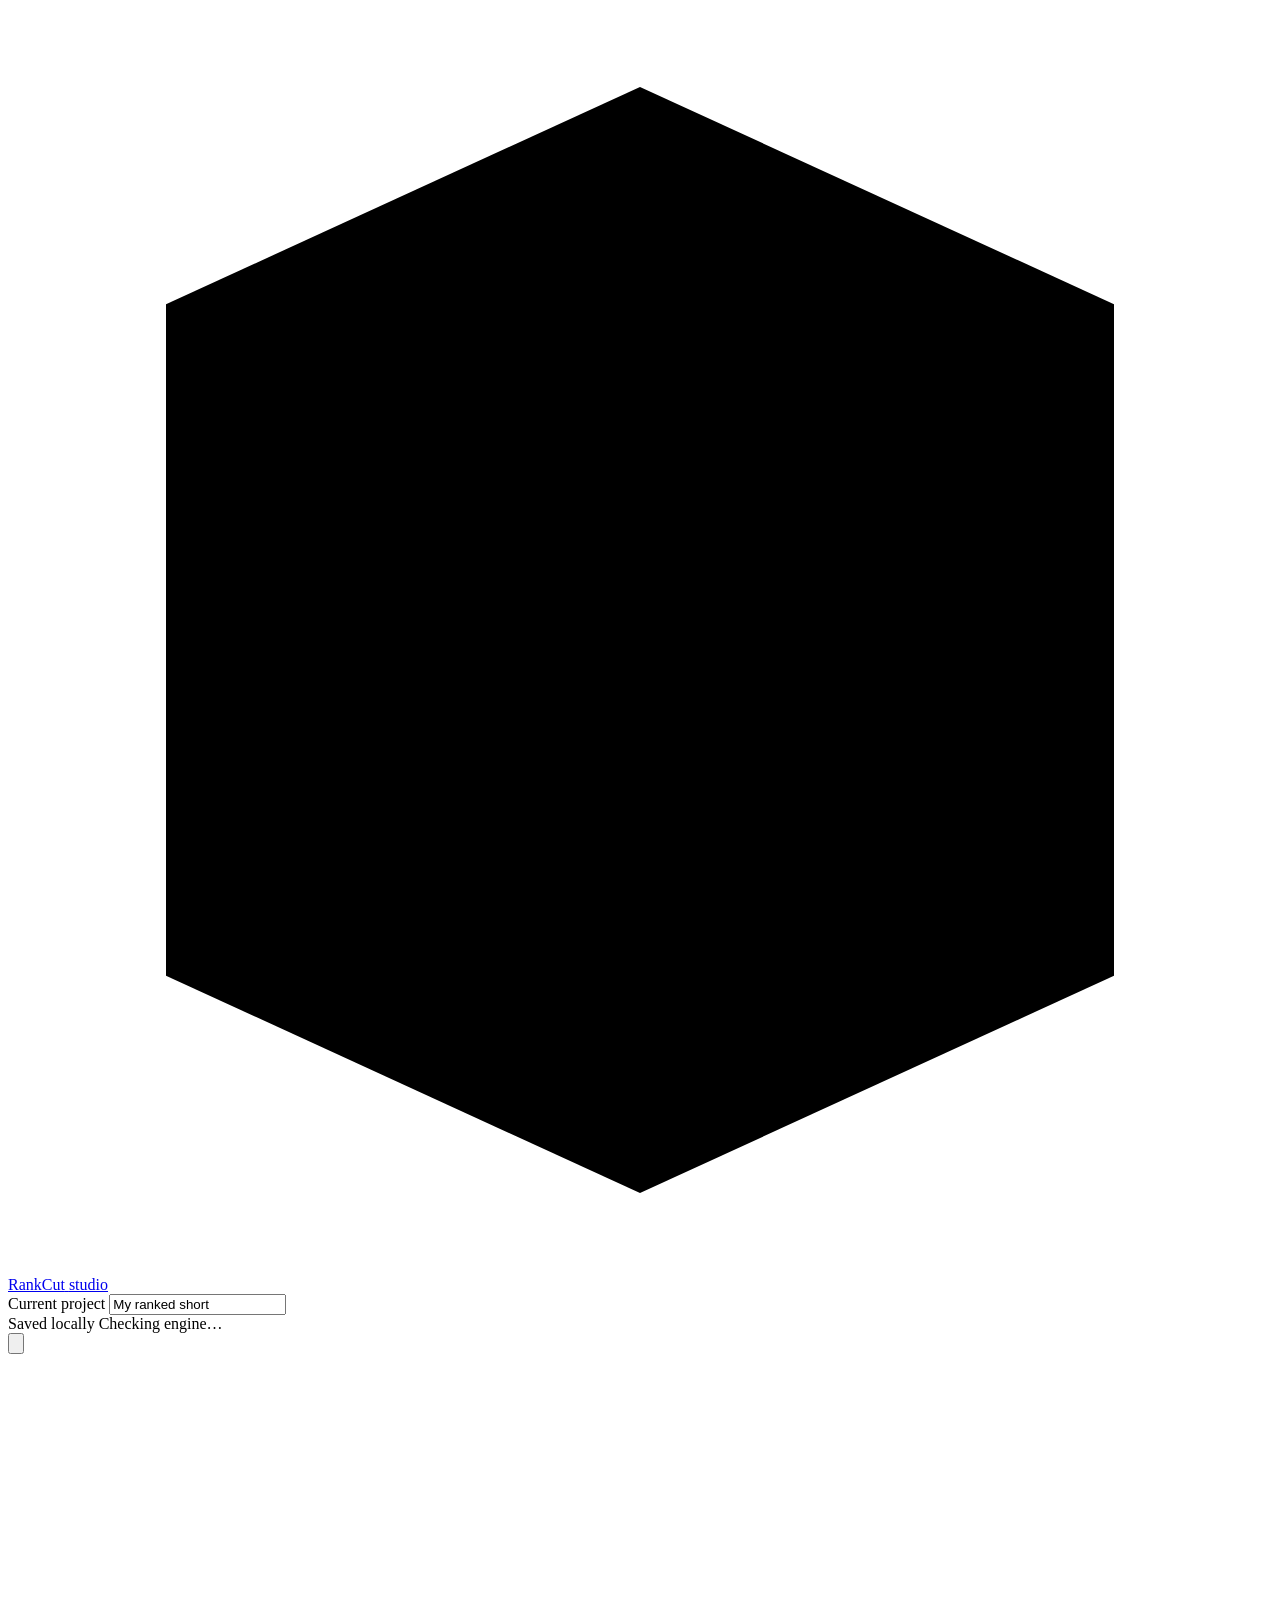
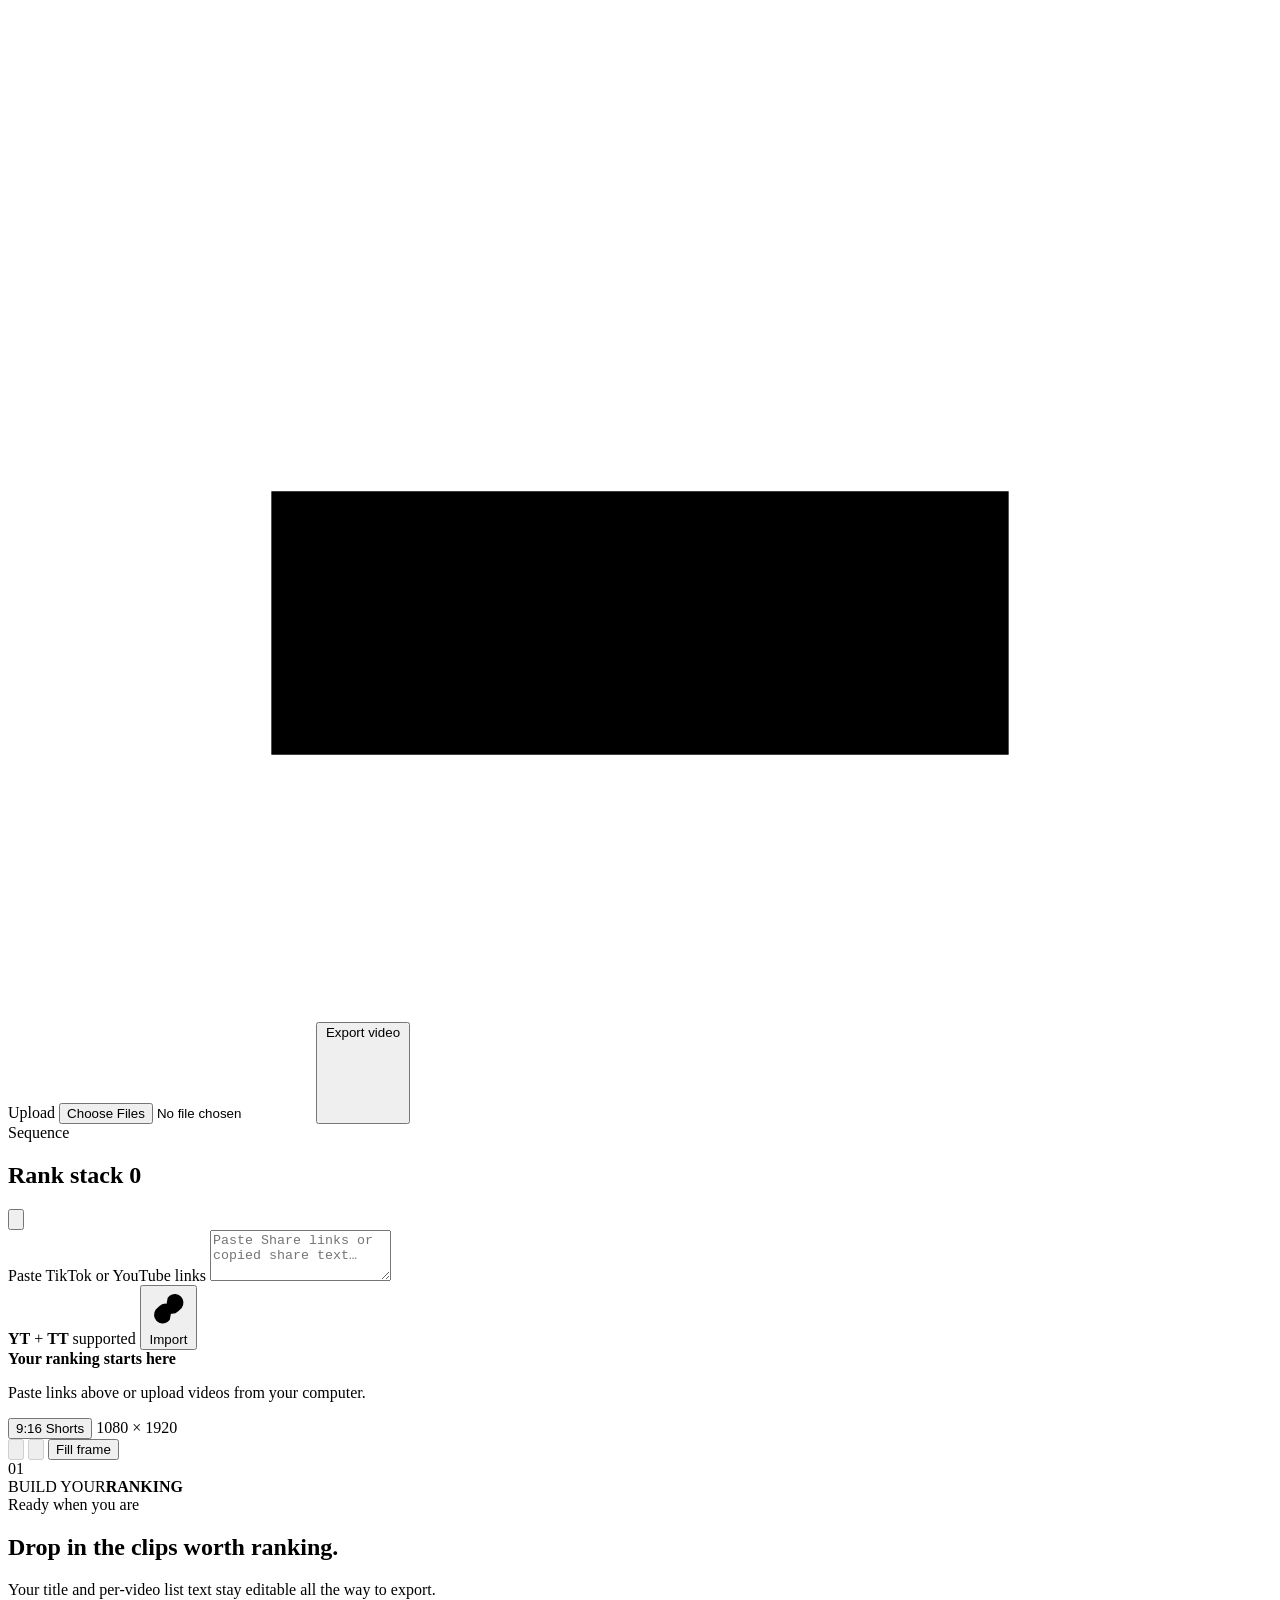
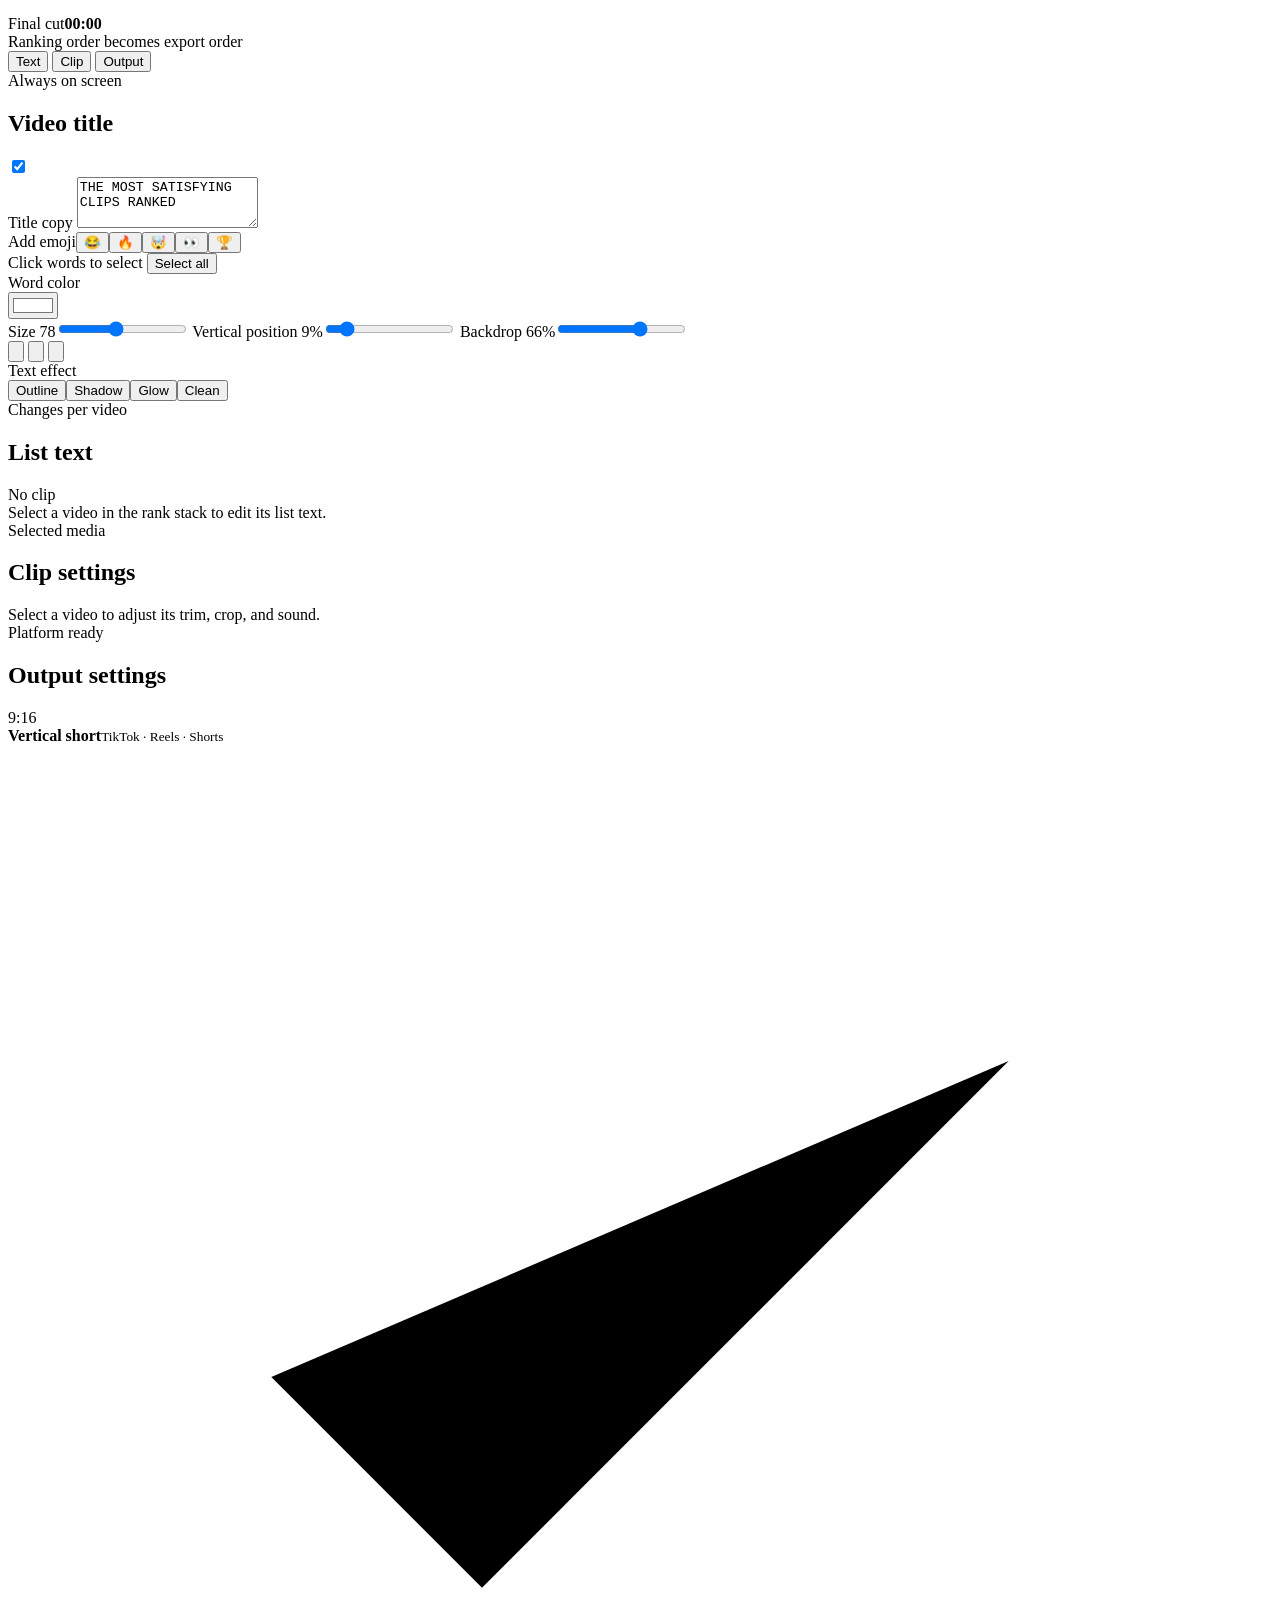
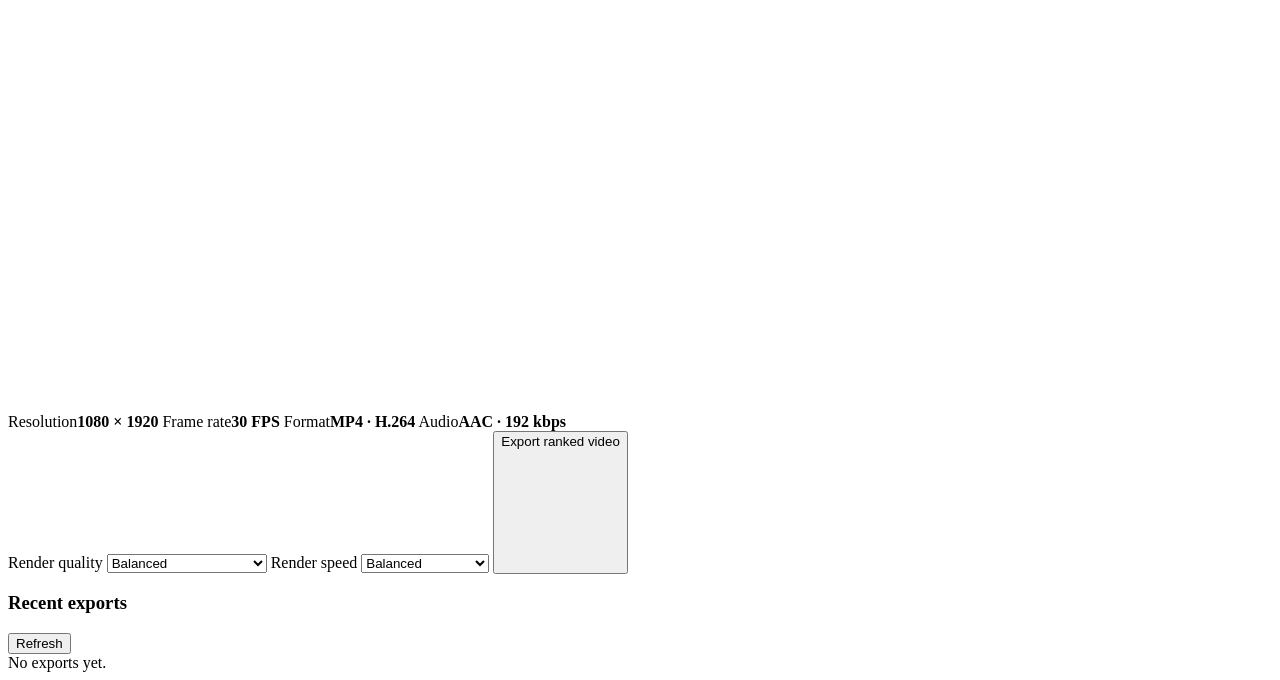
==== static/index.html @ 9357cdb6 "Add static/index.html" ====
<!doctype html>
<html lang="en">
  <head>
    <meta charset="UTF-8" />
    <meta name="viewport" content="width=device-width, initial-scale=1.0" />
    <meta name="theme-color" content="#f5f6fa" />
    <meta name="description" content="Local-first ranked shorts editor for TikTok and YouTube videos." />
    <title>RankCut Studio</title>
    <link rel="stylesheet" href="/styles.css" />
  </head>
  <body>
    <div class="app-shell">
      <header class="topbar">
        <a class="brand" href="#" aria-label="RankCut Studio home">
          <span class="brand-mark" aria-hidden="true">
            <svg viewBox="0 0 32 32"><path d="M4 7.5 16 2l12 5.5v17L16 30 4 24.5v-17Z"/><path d="m10 11 6-3 6 3-6 3-6-3Zm0 6 6-3 6 3-6 3-6-3Z"/></svg>
          </span>
          <span>RankCut</span>
          <span class="brand-suffix">studio</span>
        </a>

        <div class="project-identity">
          <span class="eyebrow">Current project</span>
          <input id="project-name" class="project-name" value="My ranked short" aria-label="Project name" maxlength="80" />
        </div>

        <div class="topbar-status" aria-live="polite">
          <span id="save-status" class="save-status"><i></i> Saved locally</span>
          <span id="tool-status" class="tool-status" title="Media engine status">Checking engine…</span>
        </div>

        <div class="topbar-actions">
          <button id="help-button" class="icon-button" type="button" aria-label="Keyboard shortcuts" title="Keyboard shortcuts">
            <svg viewBox="0 0 24 24"><circle cx="12" cy="12" r="9"/><path d="M9.8 9a2.4 2.4 0 1 1 3.6 2.1c-.8.5-1.4 1-1.4 2.1M12 17h.01"/></svg>
          </button>
          <label class="button secondary file-button">
            <svg viewBox="0 0 24 24"><path d="M12 16V4m0 0L7.5 8.5M12 4l4.5 4.5M5 14v5h14v-5"/></svg>
            Upload
            <input id="file-input" type="file" accept="video/mp4,video/quicktime,video/webm,video/x-m4v,.mkv" multiple />
          </label>
          <button id="export-button" class="button primary" type="button">
            Export video
            <svg viewBox="0 0 24 24"><path d="M5 12h13m0 0-5-5m5 5-5 5"/></svg>
          </button>
        </div>
      </header>

      <div class="workspace">
        <aside class="rank-rail" aria-label="Video ranking">
          <div class="panel-heading rank-heading">
            <div>
              <span class="eyebrow">Sequence</span>
              <h1>Rank stack <span id="clip-count">0</span></h1>
            </div>
            <button id="shuffle-button" class="icon-button warm" type="button" title="Shuffle ranking" aria-label="Shuffle ranking">
              <svg viewBox="0 0 24 24"><path d="M16 3h5v5M4 20 21 3M21 16v5h-5M15 15l6 6M4 4l5 5"/></svg>
            </button>
          </div>

          <div class="import-box">
            <label for="url-input">Paste TikTok or YouTube links</label>
            <textarea id="url-input" rows="3" placeholder="Paste Share links or copied share text…"></textarea>
            <div class="import-box-footer">
              <span><b>YT</b> + <b>TT</b> supported</span>
              <button id="import-button" class="button compact" type="button">
                <svg viewBox="0 0 24 24"><path d="M10 13a5 5 0 0 0 7.5.5l2-2a5 5 0 0 0-7-7l-1.1 1.1M14 11a5 5 0 0 0-7.5-.5l-2 2a5 5 0 0 0 7 7l1.1-1.1"/></svg>
                Import
              </button>
            </div>
            <div id="import-progress" class="inline-progress" hidden>
              <div class="progress-track"><i></i></div>
              <span>Fetching video…</span>
            </div>
          </div>

          <div id="clip-list" class="clip-list" aria-label="Ranked clips"></div>

          <div id="rank-empty" class="rail-empty">
            <span class="empty-stack" aria-hidden="true"><i></i><i></i><i></i></span>
            <strong>Your ranking starts here</strong>
            <p>Paste links above or upload videos from your computer.</p>
          </div>
        </aside>

        <main class="stage-column">
          <div class="stage-toolbar">
            <div class="viewport-switcher" role="group" aria-label="Preview size">
              <button class="active" type="button">9:16 <span>Shorts</span></button>
              <span>1080 × 1920</span>
            </div>
            <div class="stage-actions">
              <button id="undo-button" class="icon-button" type="button" title="Undo (Ctrl+Z)" aria-label="Undo" disabled>
                <svg viewBox="0 0 24 24"><path d="M9 7 4 12l5 5M5 12h8a6 6 0 0 1 6 6"/></svg>
              </button>
              <button id="redo-button" class="icon-button" type="button" title="Redo (Ctrl+Shift+Z)" aria-label="Redo" disabled>
                <svg viewBox="0 0 24 24"><path d="m15 7 5 5-5 5m4-5h-8a6 6 0 0 0-6 6"/></svg>
              </button>
              <span class="divider"></span>
              <button id="fit-button" class="small-select" type="button" title="Toggle cover / contain">Fill frame</button>
            </div>
          </div>

          <div class="stage-wrap">
            <div id="preview-empty" class="preview-empty">
              <div class="preview-poster">
                <span class="poster-rank">01</span>
                <div class="poster-copy"><span>BUILD YOUR</span><b>RANKING</b></div>
                <div class="poster-bars"><i></i><i></i><i></i><i></i></div>
              </div>
              <div>
                <span class="eyebrow">Ready when you are</span>
                <h2>Drop in the clips worth ranking.</h2>
                <p>Your title and per-video list text stay editable all the way to export.</p>
              </div>
            </div>

            <div id="phone-stage" class="phone-stage" hidden>
              <video id="preview-video" playsinline preload="metadata"></video>
              <div class="safe-area top" aria-hidden="true"></div>
              <div class="safe-area bottom" aria-hidden="true"></div>
              <div id="title-overlay" class="video-title-overlay"></div>
              <div id="countdown-overlay" class="countdown-overlay" aria-label="Persistent ranking countdown"></div>
              <div class="platform-ghost" aria-hidden="true"><i></i><i></i><i></i></div>
            </div>
          </div>

          <div class="transport" id="transport" hidden>
            <button id="skip-back" class="icon-button" type="button" aria-label="Previous video">
              <svg viewBox="0 0 24 24"><path d="M6 5v14M18 6l-8 6 8 6V6Z"/></svg>
            </button>
            <button id="play-button" class="play-button" type="button" aria-label="Play">
              <svg class="play-icon" viewBox="0 0 24 24"><path d="m8 5 11 7-11 7V5Z"/></svg>
              <svg class="pause-icon" viewBox="0 0 24 24"><path d="M8 5v14M16 5v14"/></svg>
            </button>
            <button id="skip-forward" class="icon-button" type="button" aria-label="Next video">
              <svg viewBox="0 0 24 24"><path d="M18 5v14M6 6l8 6-8 6V6Z"/></svg>
            </button>
            <span id="current-time" class="timecode">00:00.0</span>
            <input id="scrubber" class="scrubber" type="range" min="0" max="100" value="0" step="0.1" aria-label="Playback position" />
            <span id="duration-time" class="timecode muted">00:00.0</span>
            <button id="mute-preview" class="icon-button" type="button" aria-label="Mute preview">
              <svg class="volume-icon" viewBox="0 0 24 24"><path d="M11 5 6.5 9H3v6h3.5l4.5 4V5Zm4 4a4 4 0 0 1 0 6m2.5-8.5a8 8 0 0 1 0 11"/></svg>
              <svg class="muted-icon" viewBox="0 0 24 24"><path d="M11 5 6.5 9H3v6h3.5l4.5 4V5Zm5 5 5 5m0-5-5 5"/></svg>
            </button>
          </div>

          <section class="timeline" aria-label="Project timeline">
            <div class="timeline-heading">
              <div><span class="eyebrow">Final cut</span><strong id="timeline-duration">00:00</strong></div>
              <span>Ranking order becomes export order</span>
            </div>
            <div id="timeline-track" class="timeline-track"></div>
          </section>
        </main>

        <aside class="inspector" aria-label="Edit controls">
          <div class="inspector-tabs" role="tablist">
            <button class="active" data-tab="text" role="tab" type="button">Text</button>
            <button data-tab="clip" role="tab" type="button">Clip</button>
            <button data-tab="export" role="tab" type="button">Output</button>
          </div>

          <div class="inspector-scroll">
            <section class="inspector-panel active" data-panel="text">
              <div class="section-heading">
                <div><span class="eyebrow">Always on screen</span><h2>Video title</h2></div>
                <label class="switch"><input id="title-enabled" type="checkbox" checked /><span></span></label>
              </div>
              <div id="title-editor" class="rich-editor">
                <label for="title-input">Title copy</label>
                <textarea id="title-input" rows="3" maxlength="160">THE MOST SATISFYING CLIPS RANKED</textarea>
                <div class="emoji-strip" data-emoji-target="title" aria-label="Add emoji to title">
                  <span>Add emoji</span><button type="button">😂</button><button type="button">🔥</button><button type="button">🤯</button><button type="button">👀</button><button type="button">🏆</button>
                </div>
                <div class="word-tools">
                  <span>Click words to select</span>
                  <button class="text-button" data-action="select-all-title" type="button">Select all</button>
                </div>
                <div id="title-tokens" class="token-field" aria-label="Title words"></div>
                <div class="color-row">
                  <span>Word color</span>
                  <div id="title-palette" class="palette" role="group" aria-label="Title word color"></div>
                  <label class="custom-color" title="Custom color"><input id="title-custom-color" type="color" value="#ffffff" /><span></span></label>
                </div>
              </div>
              <div class="control-grid">
                <label>Size <output id="title-size-value">78</output><input id="title-size" type="range" min="28" max="140" value="78" /></label>
                <label>Vertical position <output id="title-y-value">9%</output><input id="title-y" type="range" min="2" max="58" value="9" /></label>
                <label>Backdrop <output id="title-background-value">66%</output><input id="title-background" type="range" min="0" max="100" value="66" /></label>
              </div>
              <div class="segmented" role="group" aria-label="Title alignment">
                <button data-align="left" type="button"><svg viewBox="0 0 24 24"><path d="M4 6h16M4 11h10M4 16h16M4 21h12"/></svg></button>
                <button data-align="center" class="active" type="button"><svg viewBox="0 0 24 24"><path d="M4 6h16M7 11h10M4 16h16M6 21h12"/></svg></button>
                <button data-align="right" type="button"><svg viewBox="0 0 24 24"><path d="M4 6h16M10 11h10M4 16h16M8 21h12"/></svg></button>
              </div>
              <div class="effect-picker" data-effect-target="title">
                <span>Text effect</span>
                <div><button type="button" data-effect="outline">Outline</button><button type="button" data-effect="shadow">Shadow</button><button type="button" data-effect="glow">Glow</button><button type="button" data-effect="none">Clean</button></div>
              </div>

              <div class="section-rule"></div>

              <div class="section-heading compact-heading">
                <div><span class="eyebrow">Changes per video</span><h2>List text</h2></div>
                <span id="editing-rank" class="editing-rank">No clip</span>
              </div>
              <div id="no-clip-editor" class="editor-empty">Select a video in the rank stack to edit its list text.</div>
              <div id="list-editor" class="rich-editor" hidden>
                <label for="list-input">Entry copy</label>
                <textarea id="list-input" rows="3" maxlength="180" placeholder="Why this clip earned its rank"></textarea>
                <div class="emoji-strip" data-emoji-target="list" aria-label="Add emoji to list text">
                  <span>Add emoji</span><button type="button">😂</button><button type="button">🔥</button><button type="button">😱</button><button type="button">✅</button><button type="button">💀</button>
                </div>
                <div class="word-tools">
                  <span>Style individual words</span>
                  <button class="text-button" data-action="select-all-list" type="button">Select all</button>
                </div>
                <div id="list-tokens" class="token-field" aria-label="List text words"></div>
                <div class="color-row">
                  <span>Word color</span>
                  <div id="list-palette" class="palette" role="group" aria-label="List word color"></div>
                  <label class="custom-color" title="Custom color"><input id="list-custom-color" type="color" value="#ffffff" /><span></span></label>
                </div>
                <div class="control-grid list-controls">
                  <label>Size <output id="list-size-value">60</output><input id="list-size" type="range" min="24" max="110" value="60" /></label>
                  <label>Vertical position <output id="list-y-value">73%</output><input id="list-y" type="range" min="25" max="88" value="73" /></label>
                  <label>Backdrop <output id="list-background-value">72%</output><input id="list-background" type="range" min="0" max="100" value="72" /></label>
                </div>
                <div class="badge-color-row"><span>Rank badge</span><input id="badge-color" type="color" value="#ff795c" /></div>
                <div class="effect-picker" data-effect-target="list">
                  <span>Text effect</span>
                  <div><button type="button" data-effect="outline">Outline</button><button type="button" data-effect="shadow">Shadow</button><button type="button" data-effect="glow">Glow</button><button type="button" data-effect="none">Clean</button></div>
                </div>
                <p class="countdown-note">Every number stays visible. This label appears only while its video plays.</p>
              </div>
            </section>

            <section class="inspector-panel" data-panel="clip">
              <div class="section-heading"><div><span class="eyebrow">Selected media</span><h2>Clip settings</h2></div></div>
              <div id="clip-panel-empty" class="editor-empty">Select a video to adjust its trim, crop, and sound.</div>
              <div id="clip-controls" hidden>
                <label class="field-label" for="clip-name">Display name</label>
                <input id="clip-name" class="text-input" maxlength="120" />
                <div class="metric-card">
                  <span>Source</span><strong id="clip-source">—</strong>
                  <span>Original frame</span><strong id="clip-dimensions">—</strong>
                  <span>Duration</span><strong id="clip-original-duration">—</strong>
                </div>
                <div class="section-rule"></div>
                <h3>Trim</h3>
                <div class="two-fields">
                  <label>Start <input id="trim-start" type="number" min="0" step="0.1" /></label>
                  <label>End <input id="trim-end" type="number" min="0.1" step="0.1" /></label>
                </div>
                <div id="trim-bar" class="trim-bar"><i></i><b></b></div>
                <div class="section-rule"></div>
                <h3>Framing</h3>
                <div class="choice-cards">
                  <button type="button" data-fit="cover" class="active"><i class="cover-icon"></i><span><b>Fill frame</b><small>Crop edges</small></span></button>
                  <button type="button" data-fit="contain"><i class="contain-icon"></i><span><b>Fit inside</b><small>Keep full video</small></span></button>
                </div>
                <div class="section-rule"></div>
                <div class="section-heading compact-heading"><h3>Sound</h3><label class="switch"><input id="clip-muted" type="checkbox" /><span></span><em>Mute</em></label></div>
                <label class="range-label">Volume <output id="volume-value">100%</output><input id="clip-volume" type="range" min="0" max="200" value="100" /></label>
                <button id="delete-clip" class="danger-button" type="button"><svg viewBox="0 0 24 24"><path d="M4 7h16M9 7V4h6v3m3 0-1 13H7L6 7m4 4v5m4-5v5"/></svg>Remove video</button>
              </div>
            </section>

            <section class="inspector-panel" data-panel="export">
              <div class="section-heading"><div><span class="eyebrow">Platform ready</span><h2>Output settings</h2></div></div>
              <div class="output-card selected">
                <span class="output-icon">9:16</span>
                <div><strong>Vertical short</strong><small>TikTok · Reels · Shorts</small></div>
                <svg viewBox="0 0 24 24"><path d="m5 12 4 4L19 6"/></svg>
              </div>
              <div class="metric-card export-metrics">
                <span>Resolution</span><strong>1080 × 1920</strong>
                <span>Frame rate</span><strong>30 FPS</strong>
                <span>Format</span><strong>MP4 · H.264</strong>
                <span>Audio</span><strong>AAC · 192 kbps</strong>
              </div>
              <label class="field-label" for="quality-select">Render quality</label>
              <select id="quality-select" class="text-input">
                <option value="18">High quality (larger file)</option>
                <option value="20" selected>Balanced</option>
                <option value="23">Smaller file</option>
              </select>
              <label class="field-label" for="speed-select">Render speed</label>
              <select id="speed-select" class="text-input">
                <option value="fast">Fast</option>
                <option value="medium" selected>Balanced</option>
                <option value="slow">Best compression</option>
              </select>
              <button id="export-side-button" class="button primary wide" type="button">Export ranked video<svg viewBox="0 0 24 24"><path d="M5 12h13m0 0-5-5m5 5-5 5"/></svg></button>
              <div class="section-rule"></div>
              <div class="section-heading compact-heading"><h3>Recent exports</h3><button id="refresh-exports" class="text-button" type="button">Refresh</button></div>
              <div id="recent-exports" class="recent-exports"><span class="muted-copy">No exports yet.</span></div>
            </section>
          </div>
        </aside>
      </div>
    </div>

    <div id="toast-region" class="toast-region" aria-live="polite"></div>

    <dialog id="export-dialog" class="modal">
      <form method="dialog">
        <button class="modal-close icon-button" value="cancel" aria-label="Close"><svg viewBox="0 0 24 24"><path d="M6 6l12 12M18 6 6 18"/></svg></button>
        <div id="export-confirm">
          <span class="modal-kicker">Final check</span>
          <h2>Turn this stack into one short.</h2>
          <p id="export-summary">Your videos will be rendered in ranking order with all text styling burned into the MP4.</p>
          <div class="export-preview-strip" id="export-preview-strip"></div>
          <div class="export-specs"><span>1080 × 1920</span><i></i><span>30 FPS</span><i></i><span>MP4</span></div>
          <div class="modal-actions">
            <button class="button secondary" value="cancel">Keep editing</button>
            <button id="start-render" class="button primary" type="button">Start export<svg viewBox="0 0 24 24"><path d="M5 12h13m0 0-5-5m5 5-5 5"/></svg></button>
          </div>
        </div>
        <div id="export-running" class="render-state" hidden>
          <div class="render-orbit"><i></i><b id="render-percent">0%</b></div>
          <span class="modal-kicker">Local render</span>
          <h2 id="render-title">Building your video…</h2>
          <p id="render-message">Preparing media</p>
          <div class="progress-track large"><i id="render-progress"></i></div>
          <small>You can leave this window open while RankCut renders.</small>
        </div>
        <div id="export-complete" class="render-state success" hidden>
          <div class="success-mark"><svg viewBox="0 0 32 32"><path d="m8 16 5 5L24 10"/></svg></div>
          <span class="modal-kicker">Export complete</span>
          <h2>Your ranked short is ready.</h2>
          <p>All titles, word colors, ranks, and list text are included in the final MP4.</p>
          <video id="export-result-video" controls playsinline></video>
          <div class="modal-actions">
            <button id="close-export" class="button secondary" type="button">Done</button>
            <a id="download-export" class="button primary" download>Download MP4<svg viewBox="0 0 24 24"><path d="M12 4v12m0 0 5-5m-5 5-5-5M5 20h14"/></svg></a>
          </div>
        </div>
      </form>
    </dialog>

    <dialog id="help-dialog" class="modal help-modal">
      <form method="dialog">
        <button class="modal-close icon-button" value="cancel" aria-label="Close"><svg viewBox="0 0 24 24"><path d="M6 6l12 12M18 6 6 18"/></svg></button>
        <span class="modal-kicker">Move faster</span>
        <h2>Keyboard shortcuts</h2>
        <div class="shortcut-list">
          <span>Play / pause</span><kbd>Space</kbd>
          <span>Previous clip</span><kbd>↑</kbd>
          <span>Next clip</span><kbd>↓</kbd>
          <span>Undo</span><kbd>Ctrl Z</kbd>
          <span>Redo</span><kbd>Ctrl Shift Z</kbd>
          <span>Save now</span><kbd>Ctrl S</kbd>
        </div>
      </form>
    </dialog>

    <script src="/app.js" defer></script>
  </body>
</html>
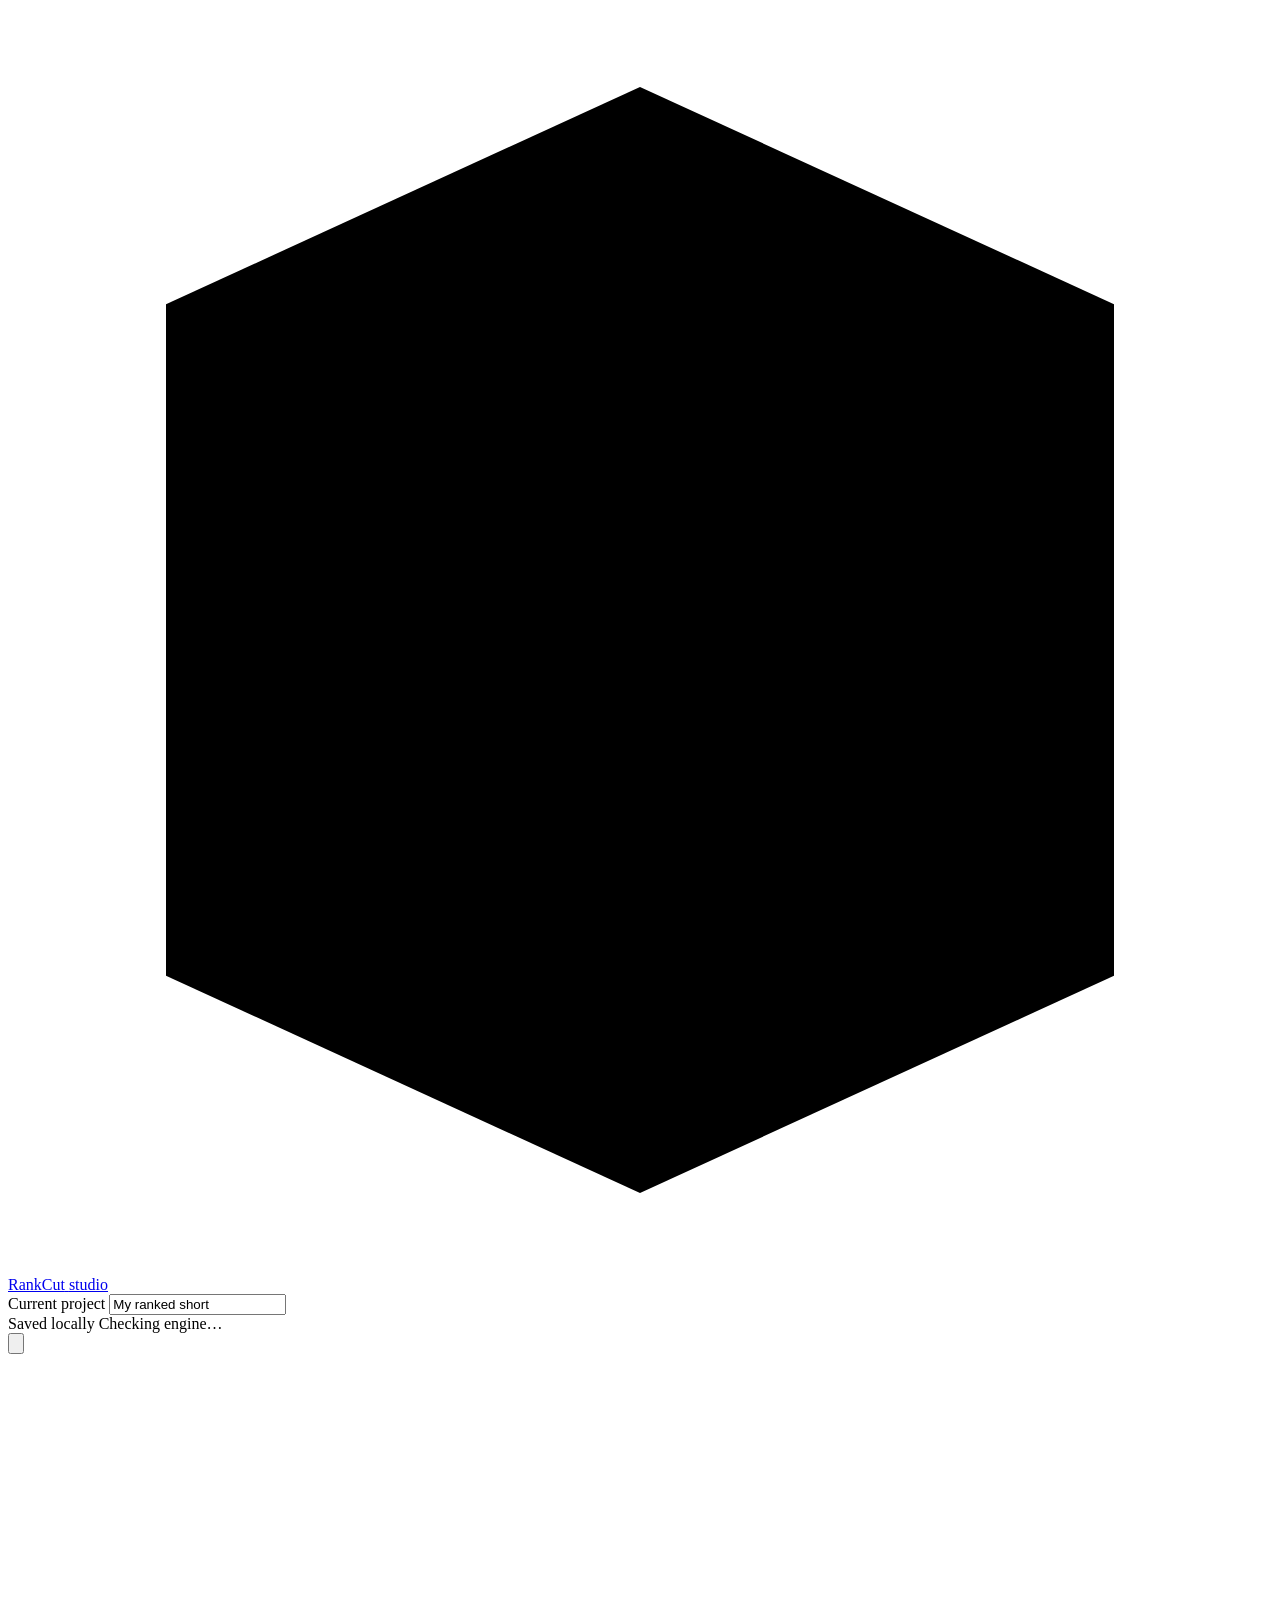
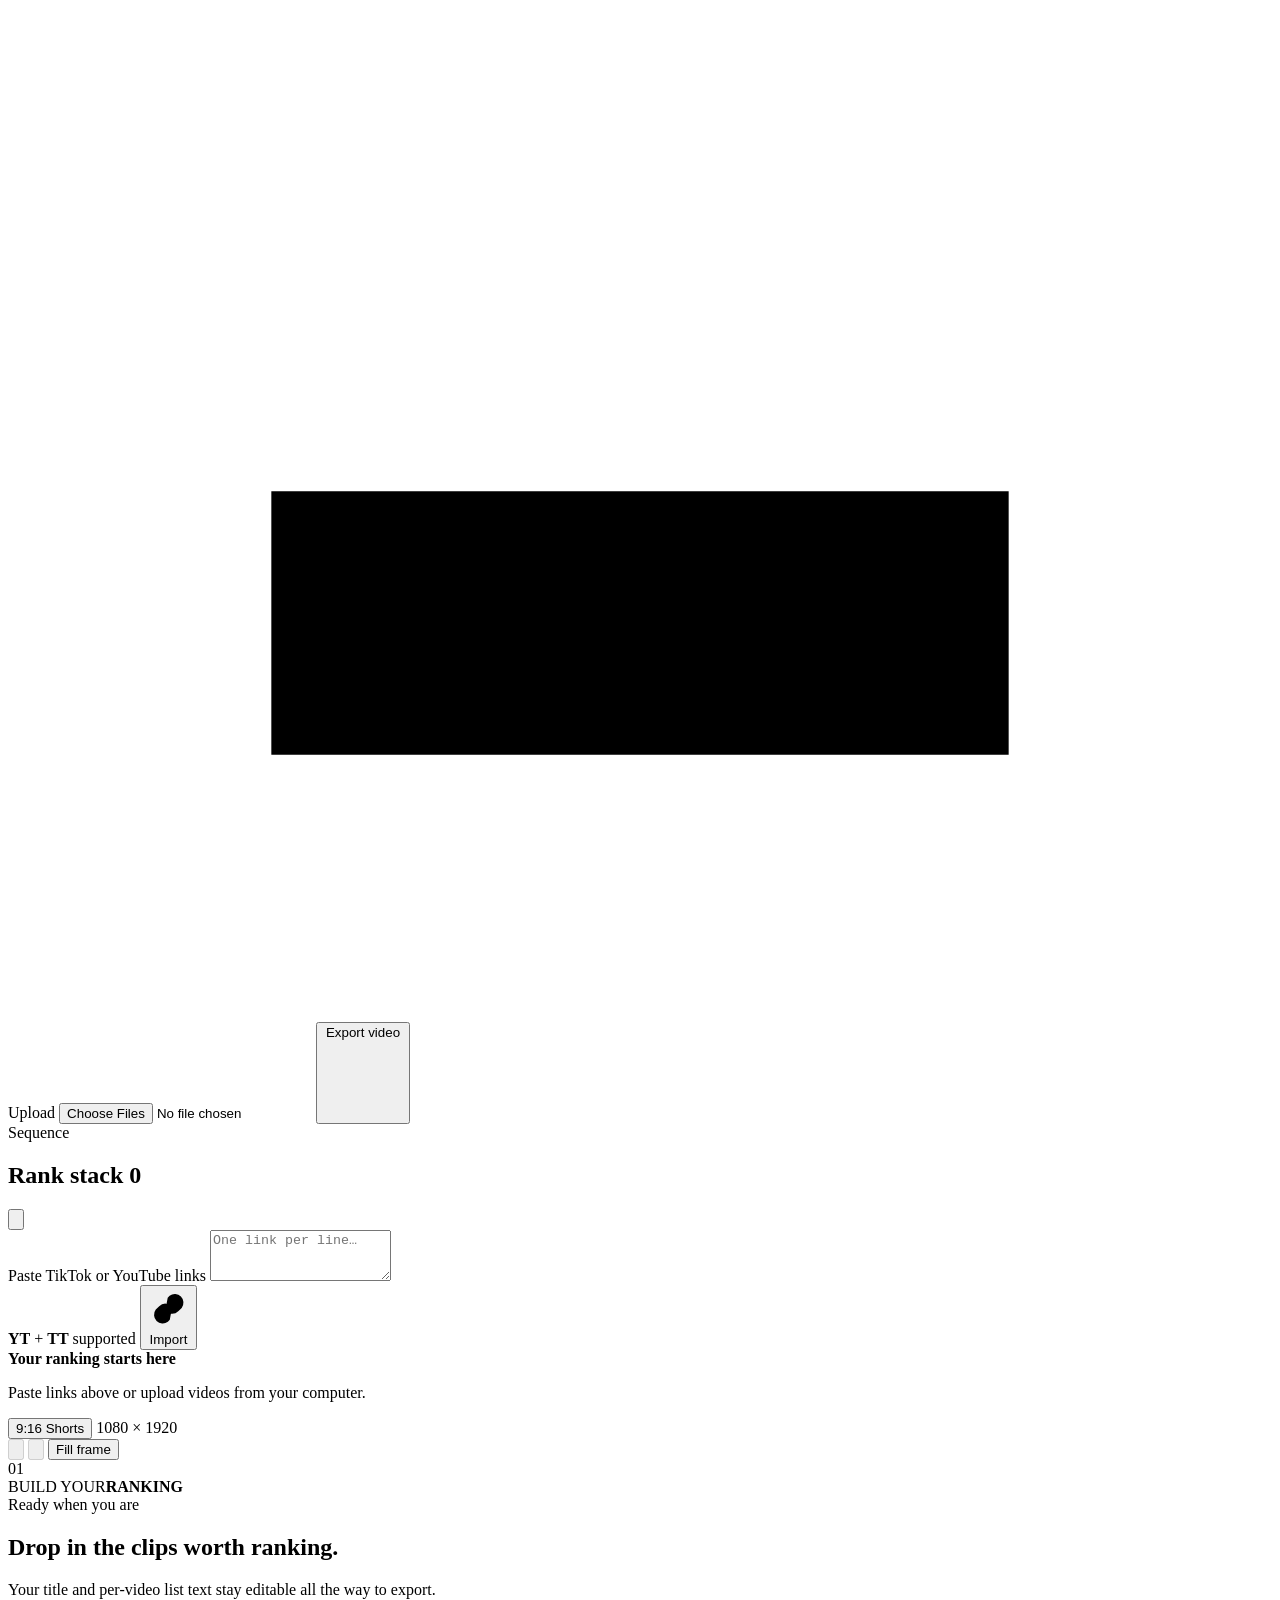
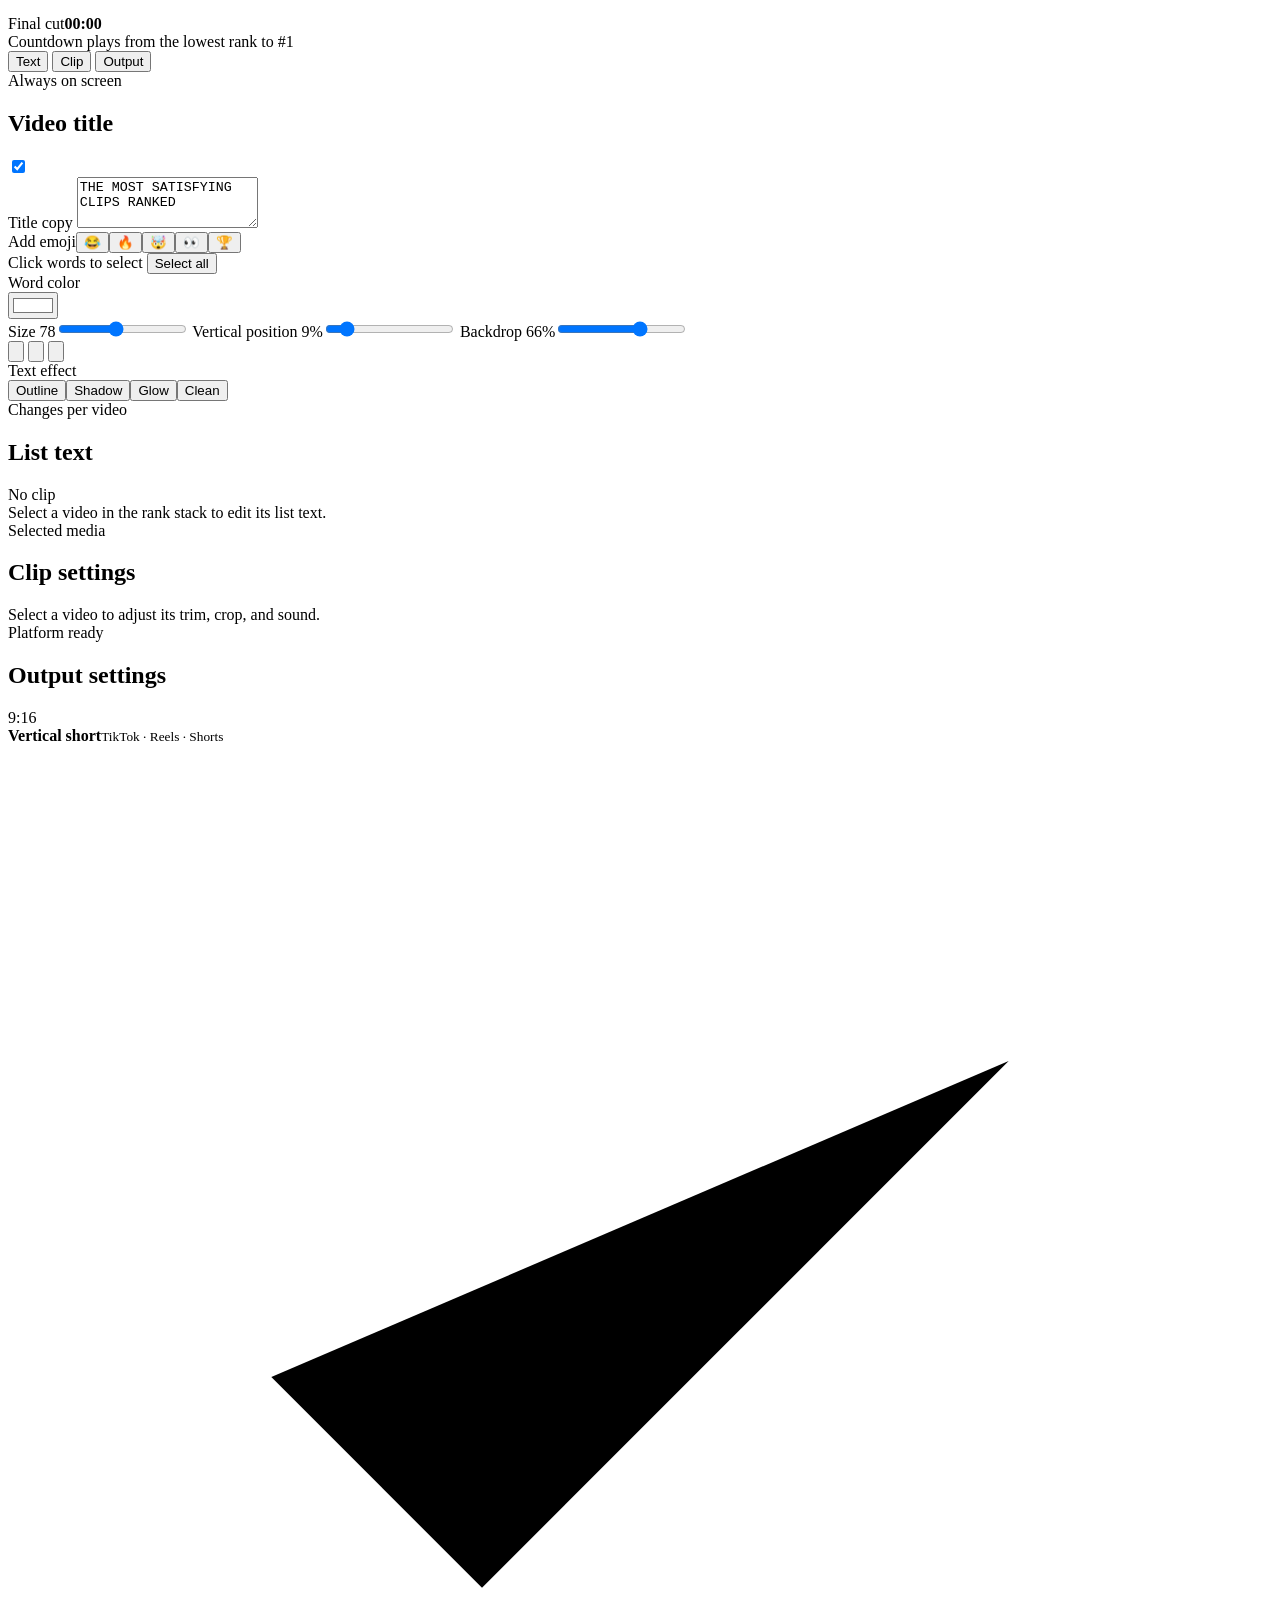
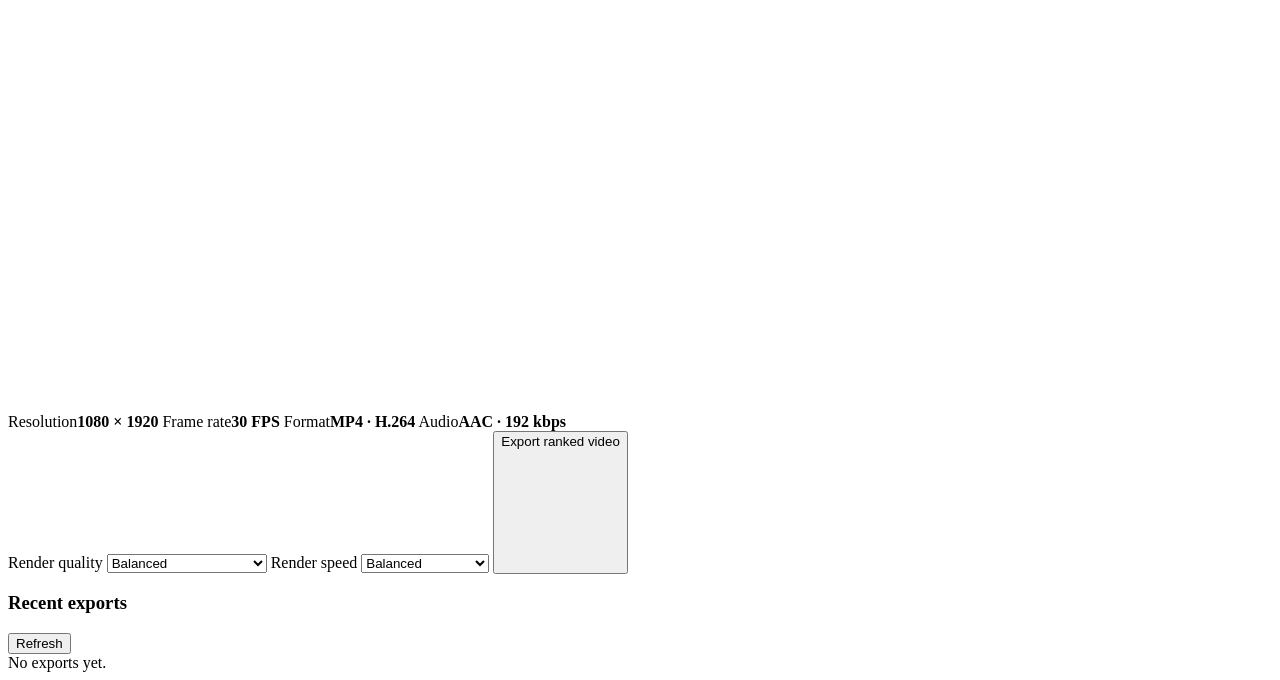
==== commit c3010325: "Complete RankCut Studio editor" ====
--- a/static/index.html
+++ b/static/index.html
@@ -6,6 +6,7 @@
     <meta name="theme-color" content="#f5f6fa" />
     <meta name="description" content="Local-first ranked shorts editor for TikTok and YouTube videos." />
     <title>RankCut Studio</title>
+    <link rel="icon" href="data:," />
     <link rel="stylesheet" href="/styles.css" />
   </head>
   <body>
@@ -59,7 +60,7 @@
 
           <div class="import-box">
             <label for="url-input">Paste TikTok or YouTube links</label>
-            <textarea id="url-input" rows="3" placeholder="Paste Share links or copied share text…"></textarea>
+            <textarea id="url-input" rows="3" placeholder="One link per line…"></textarea>
             <div class="import-box-footer">
               <span><b>YT</b> + <b>TT</b> supported</span>
               <button id="import-button" class="button compact" type="button">
@@ -116,11 +117,8 @@
 
             <div id="phone-stage" class="phone-stage" hidden>
               <video id="preview-video" playsinline preload="metadata"></video>
-              <div class="safe-area top" aria-hidden="true"></div>
-              <div class="safe-area bottom" aria-hidden="true"></div>
               <div id="title-overlay" class="video-title-overlay"></div>
               <div id="countdown-overlay" class="countdown-overlay" aria-label="Persistent ranking countdown"></div>
-              <div class="platform-ghost" aria-hidden="true"><i></i><i></i><i></i></div>
             </div>
           </div>
 
@@ -147,7 +145,7 @@
           <section class="timeline" aria-label="Project timeline">
             <div class="timeline-heading">
               <div><span class="eyebrow">Final cut</span><strong id="timeline-duration">00:00</strong></div>
-              <span>Ranking order becomes export order</span>
+              <span>Countdown plays from the lowest rank to #1</span>
             </div>
             <div id="timeline-track" class="timeline-track"></div>
           </section>
@@ -226,12 +224,12 @@
                   <label>Vertical position <output id="list-y-value">73%</output><input id="list-y" type="range" min="25" max="88" value="73" /></label>
                   <label>Backdrop <output id="list-background-value">72%</output><input id="list-background" type="range" min="0" max="100" value="72" /></label>
                 </div>
-                <div class="badge-color-row"><span>Rank badge</span><input id="badge-color" type="color" value="#ff795c" /></div>
+                <div class="badge-color-row"><span>Rank number</span><input id="badge-color" type="color" value="#ff795c" /></div>
                 <div class="effect-picker" data-effect-target="list">
                   <span>Text effect</span>
                   <div><button type="button" data-effect="outline">Outline</button><button type="button" data-effect="shadow">Shadow</button><button type="button" data-effect="glow">Glow</button><button type="button" data-effect="none">Clean</button></div>
                 </div>
-                <p class="countdown-note">Every number stays visible. This label appears only while its video plays.</p>
+                <p class="countdown-note">Every number stays visible. A title appears with its video, then remains for the rest of the countdown. Size and position apply to the full list.</p>
               </div>
             </section>
 
@@ -355,6 +353,7 @@
       </form>
     </dialog>
 
+    <script src="/ranking-layout.js"></script>
     <script src="/app.js" defer></script>
   </body>
 </html>
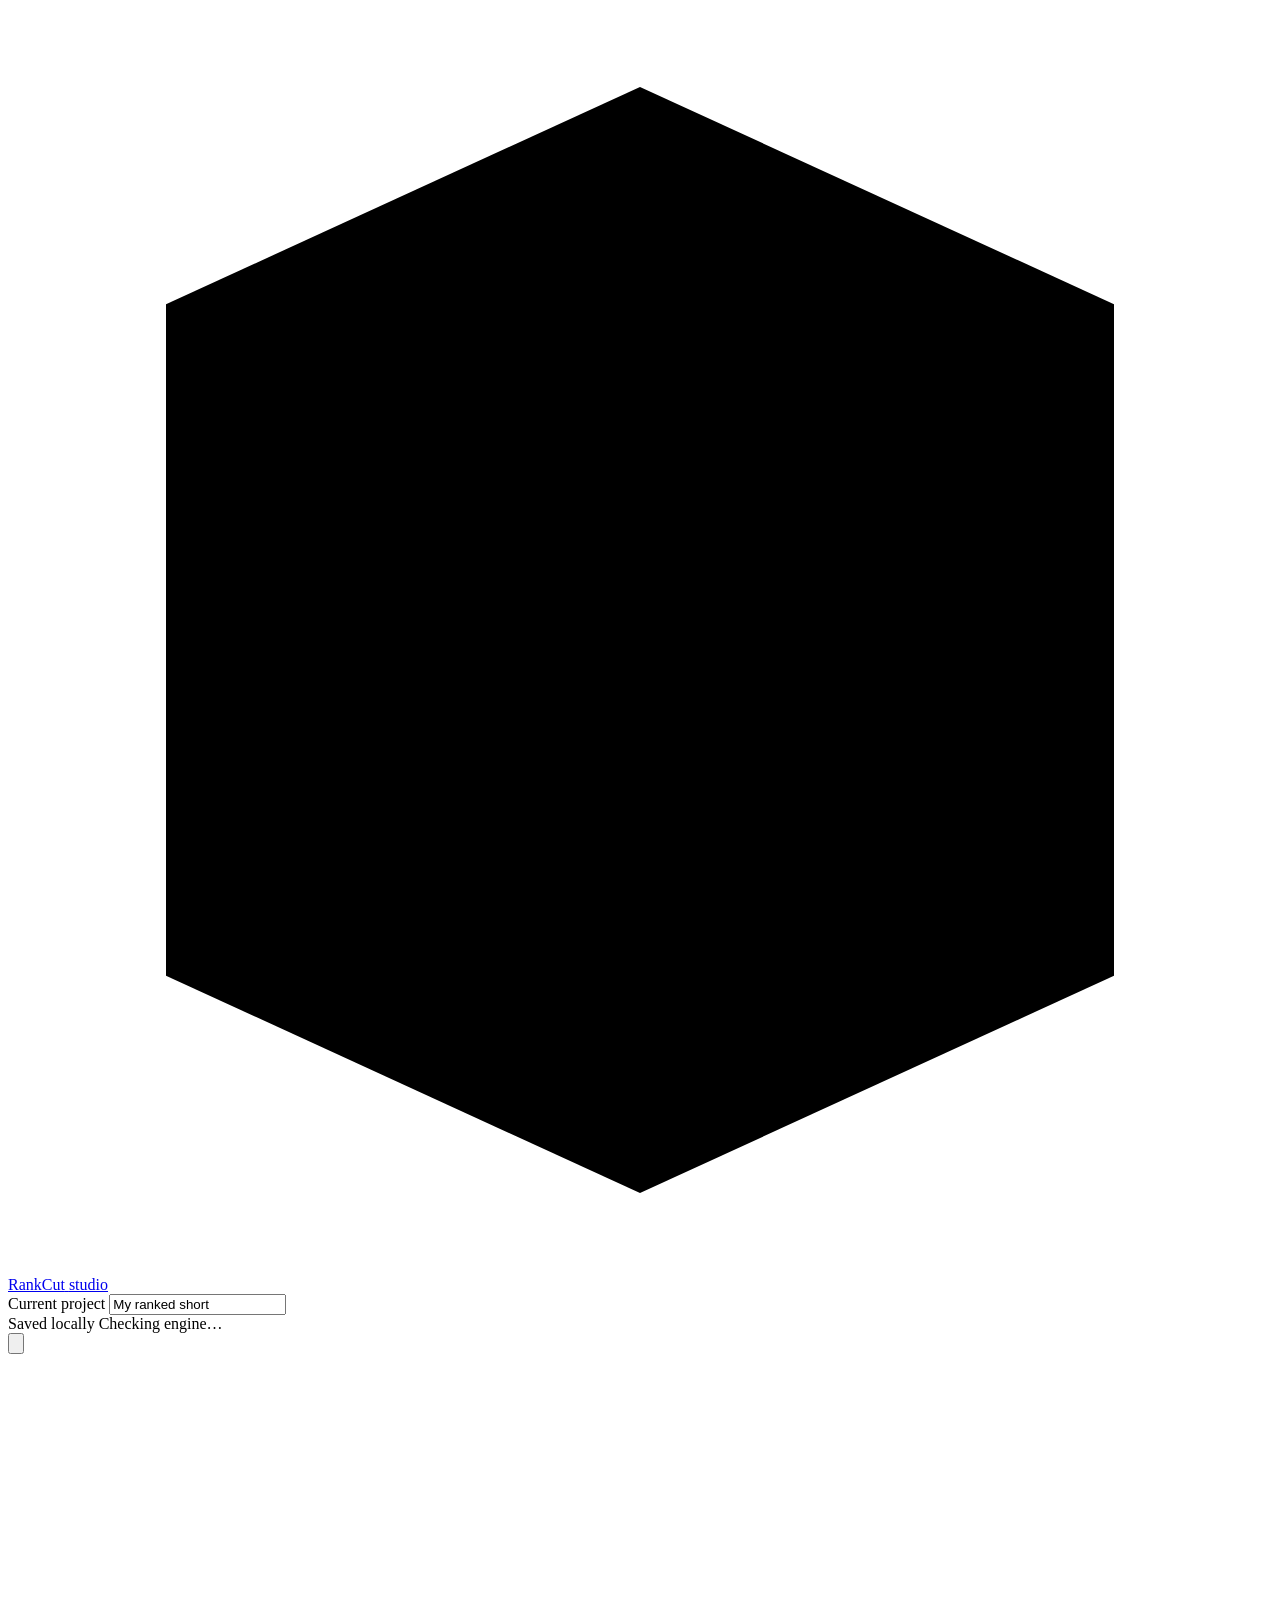
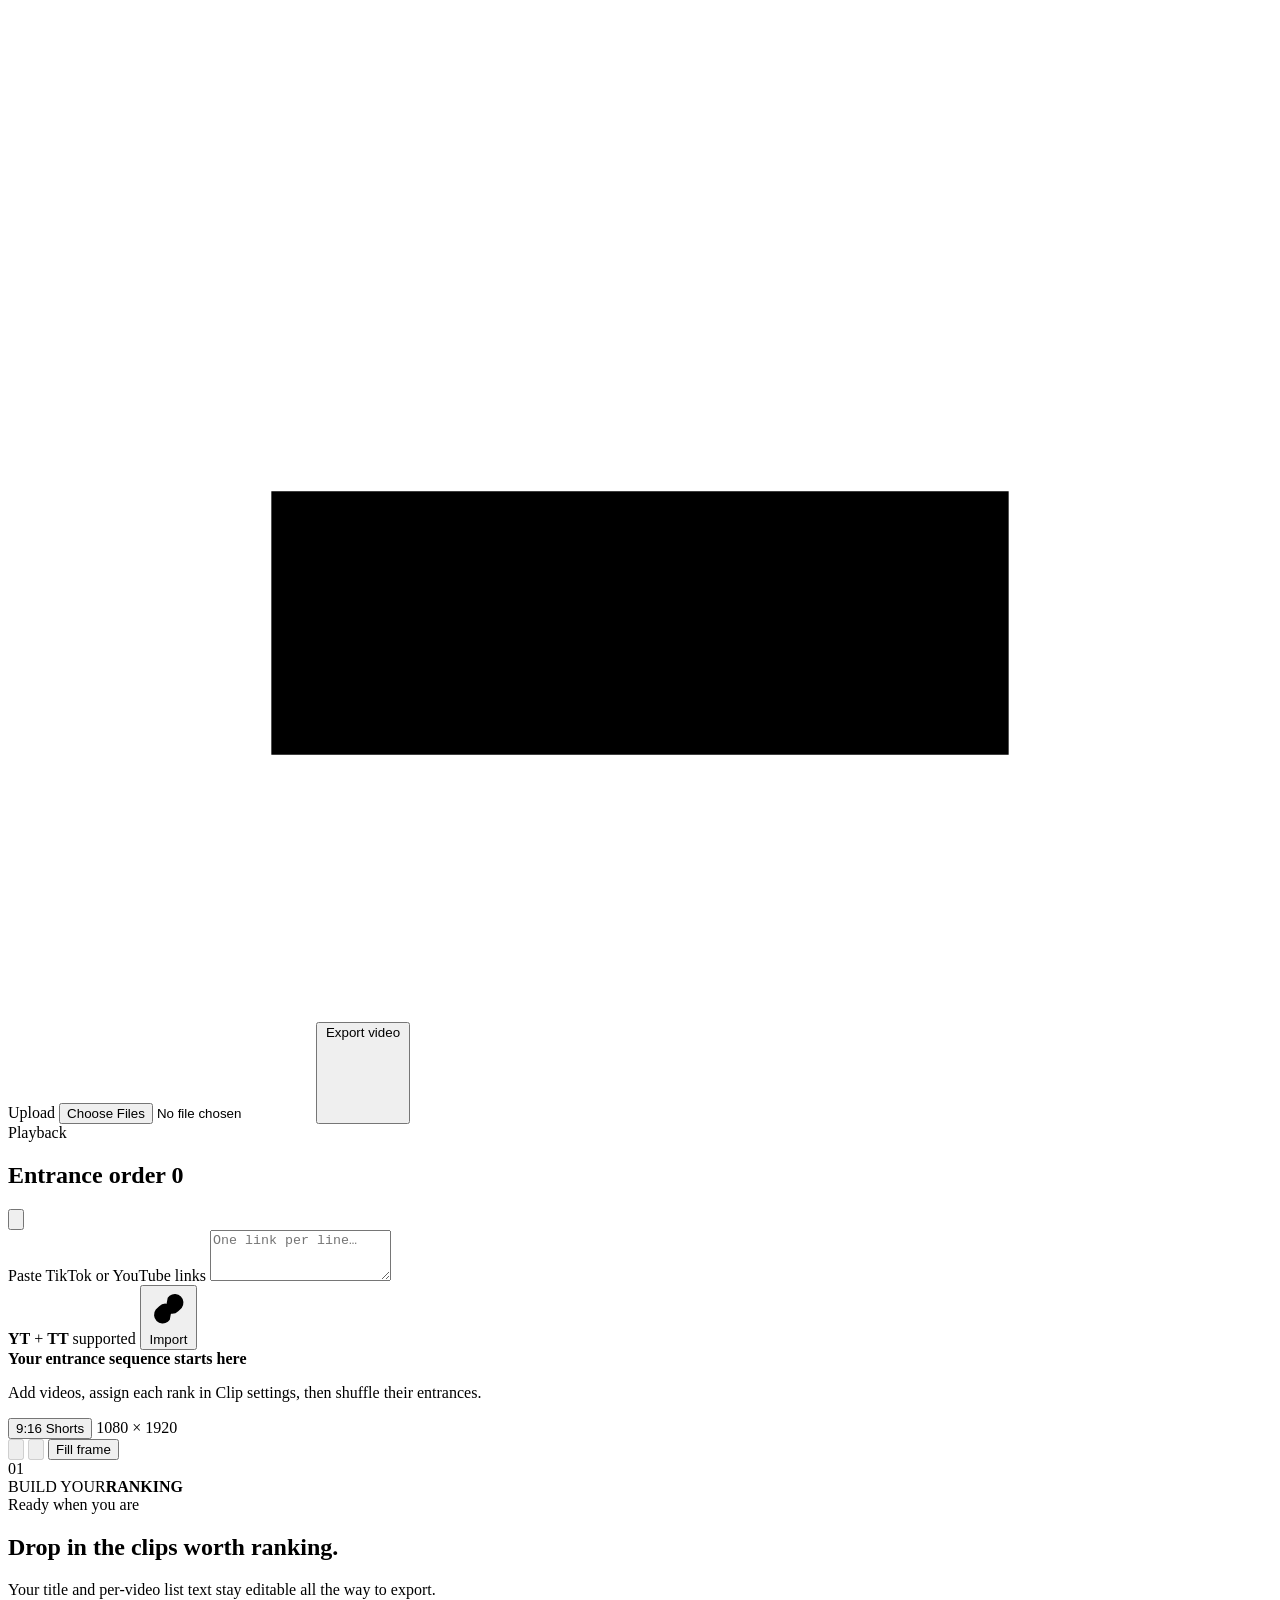
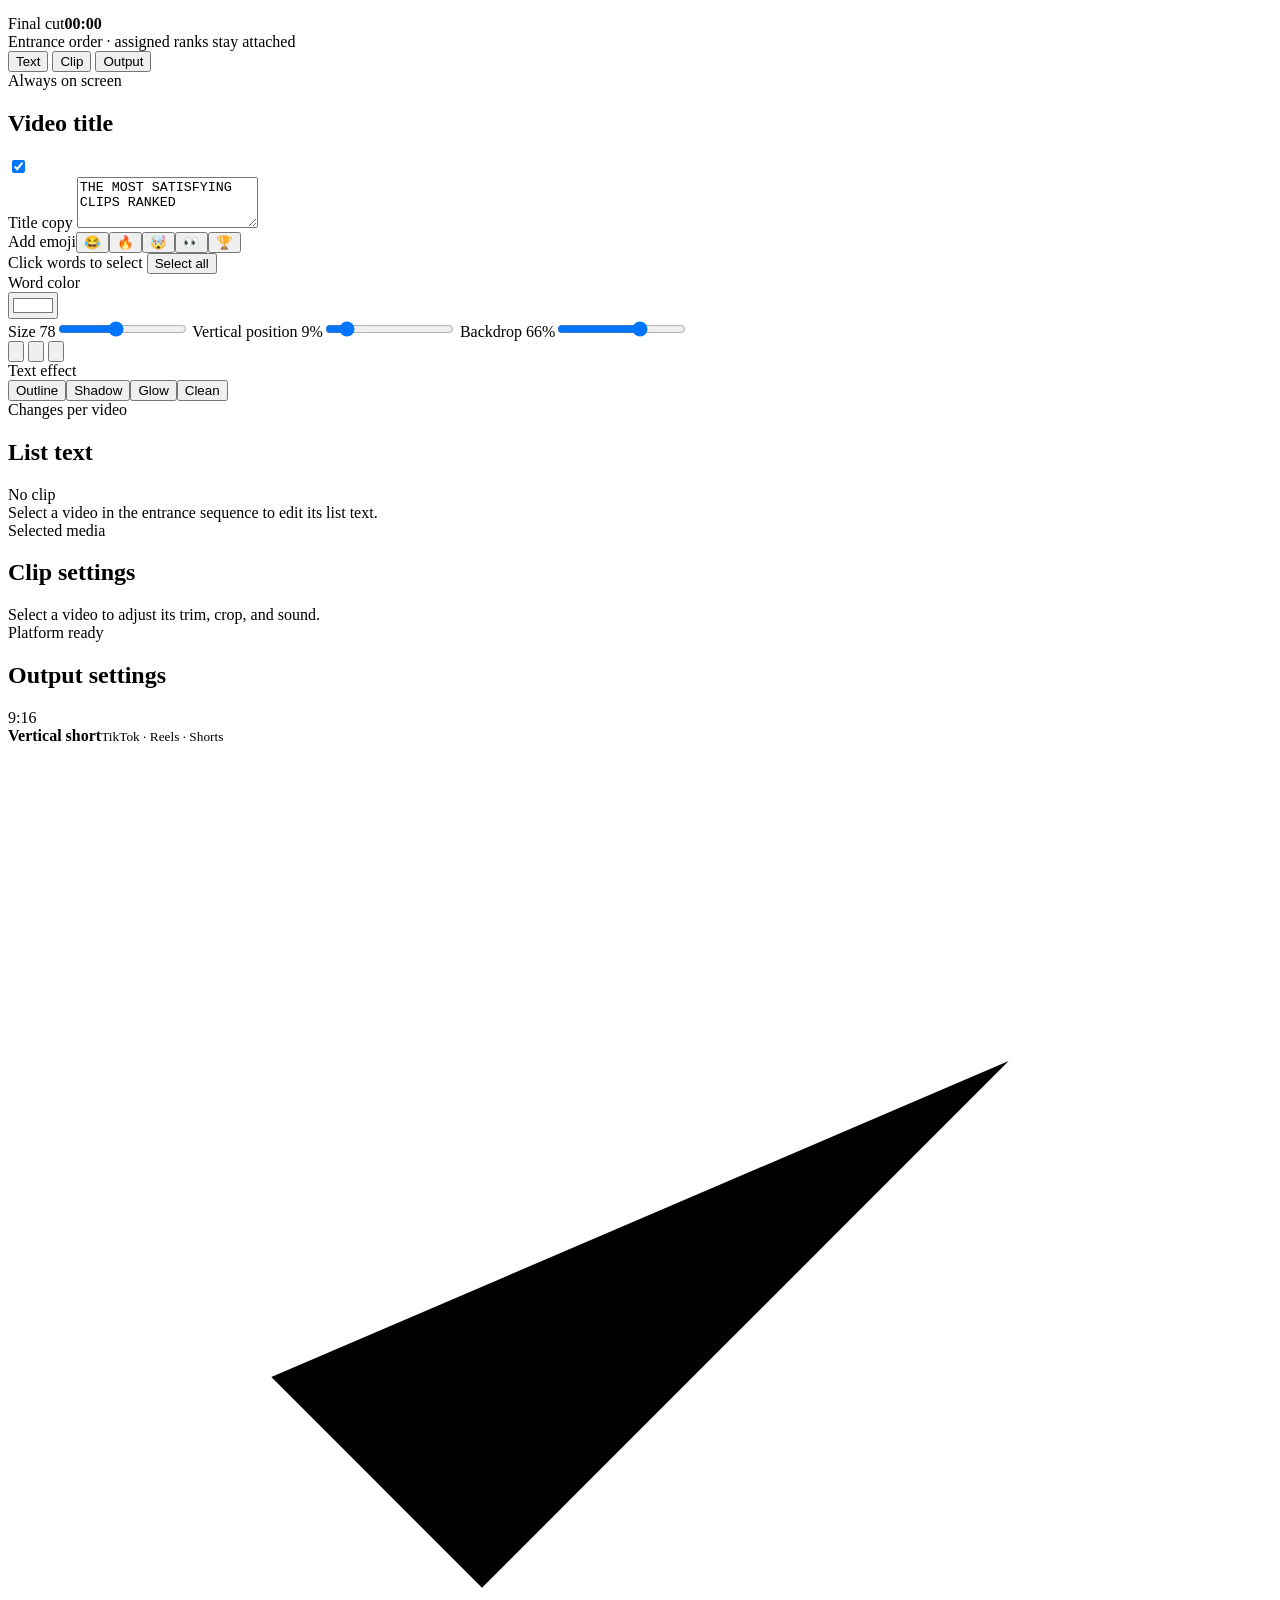
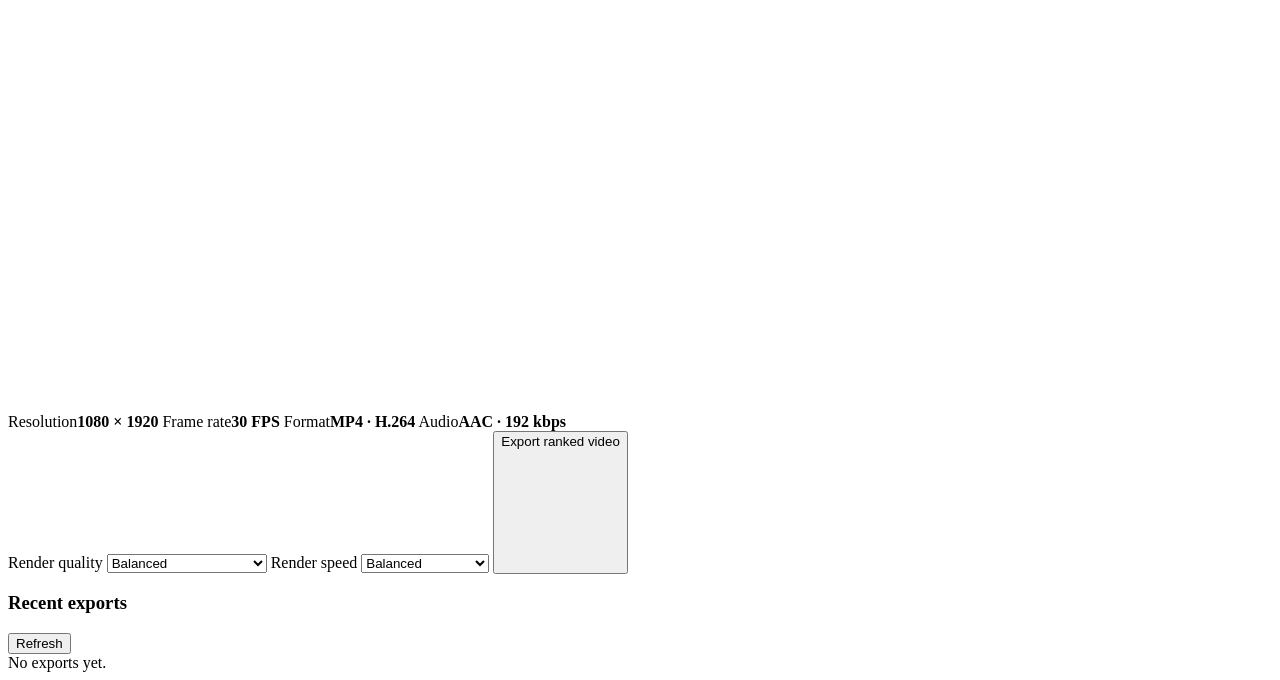
==== commit 34d2b31c: "Separate video ranks from entrance order" ====
--- a/static/index.html
+++ b/static/index.html
@@ -47,13 +47,13 @@
       </header>
 
       <div class="workspace">
-        <aside class="rank-rail" aria-label="Video ranking">
+        <aside class="rank-rail" aria-label="Video entrance sequence">
           <div class="panel-heading rank-heading">
             <div>
-              <span class="eyebrow">Sequence</span>
-              <h1>Rank stack <span id="clip-count">0</span></h1>
-            </div>
-            <button id="shuffle-button" class="icon-button warm" type="button" title="Shuffle ranking" aria-label="Shuffle ranking">
+              <span class="eyebrow">Playback</span>
+              <h1>Entrance order <span id="clip-count">0</span></h1>
+            </div>
+            <button id="shuffle-button" class="icon-button warm" type="button" title="Shuffle video entrances" aria-label="Shuffle video entrances without changing ranks">
               <svg viewBox="0 0 24 24"><path d="M16 3h5v5M4 20 21 3M21 16v5h-5M15 15l6 6M4 4l5 5"/></svg>
             </button>
           </div>
@@ -74,12 +74,12 @@
             </div>
           </div>
 
-          <div id="clip-list" class="clip-list" aria-label="Ranked clips"></div>
+          <div id="clip-list" class="clip-list" aria-label="Video entrance order"></div>
 
           <div id="rank-empty" class="rail-empty">
             <span class="empty-stack" aria-hidden="true"><i></i><i></i><i></i></span>
-            <strong>Your ranking starts here</strong>
-            <p>Paste links above or upload videos from your computer.</p>
+            <strong>Your entrance sequence starts here</strong>
+            <p>Add videos, assign each rank in Clip settings, then shuffle their entrances.</p>
           </div>
         </aside>
 
@@ -145,7 +145,7 @@
           <section class="timeline" aria-label="Project timeline">
             <div class="timeline-heading">
               <div><span class="eyebrow">Final cut</span><strong id="timeline-duration">00:00</strong></div>
-              <span>Countdown plays from the lowest rank to #1</span>
+              <span>Entrance order · assigned ranks stay attached</span>
             </div>
             <div id="timeline-track" class="timeline-track"></div>
           </section>
@@ -202,7 +202,7 @@
                 <div><span class="eyebrow">Changes per video</span><h2>List text</h2></div>
                 <span id="editing-rank" class="editing-rank">No clip</span>
               </div>
-              <div id="no-clip-editor" class="editor-empty">Select a video in the rank stack to edit its list text.</div>
+              <div id="no-clip-editor" class="editor-empty">Select a video in the entrance sequence to edit its list text.</div>
               <div id="list-editor" class="rich-editor" hidden>
                 <label for="list-input">Entry copy</label>
                 <textarea id="list-input" rows="3" maxlength="180" placeholder="Why this clip earned its rank"></textarea>
@@ -237,6 +237,10 @@
               <div class="section-heading"><div><span class="eyebrow">Selected media</span><h2>Clip settings</h2></div></div>
               <div id="clip-panel-empty" class="editor-empty">Select a video to adjust its trim, crop, and sound.</div>
               <div id="clip-controls" hidden>
+                <div class="rank-assignment-card">
+                  <div><span class="eyebrow">Assigned rank</span><strong>Rank stays with this video</strong><small>Shuffle and drag change entrances only.</small></div>
+                  <label for="clip-rank"><span>Rank</span><select id="clip-rank" class="text-input"></select></label>
+                </div>
                 <label class="field-label" for="clip-name">Display name</label>
                 <input id="clip-name" class="text-input" maxlength="120" />
                 <div class="metric-card">
@@ -307,7 +311,7 @@
         <div id="export-confirm">
           <span class="modal-kicker">Final check</span>
           <h2>Turn this stack into one short.</h2>
-          <p id="export-summary">Your videos will be rendered in ranking order with all text styling burned into the MP4.</p>
+          <p id="export-summary">Your videos will render in entrance order while keeping their assigned ranks.</p>
           <div class="export-preview-strip" id="export-preview-strip"></div>
           <div class="export-specs"><span>1080 × 1920</span><i></i><span>30 FPS</span><i></i><span>MP4</span></div>
           <div class="modal-actions">
